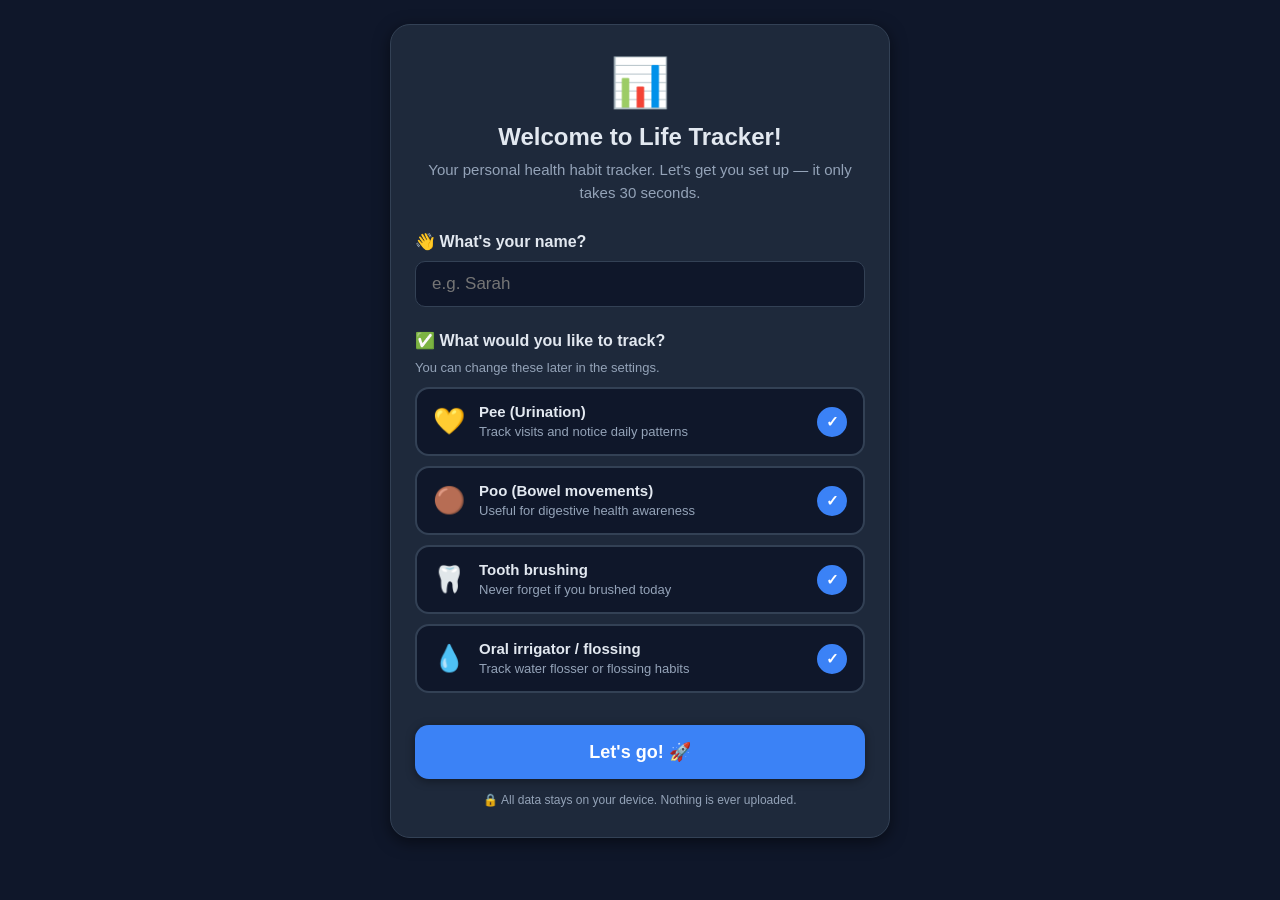
==== templates/index.html @ 54c60d19 "Create index.html" ====
<!DOCTYPE html>
<html lang="en">
<head>
    <meta charset="UTF-8">
    <meta name="viewport" content="width=device-width, initial-scale=1.0">
    <title>Life Tracker</title>
    <link rel="stylesheet" href="/static/css/style.css">
    <script src="https://cdn.plot.ly/plotly-2.26.0.min.js"></script>
</head>
<body class="dark-mode">

<!-- ══ SETUP OVERLAY ════════════════════════════════════════════ -->
<div class="setup-overlay" id="setupOverlay">
    <div class="setup-card">
        <div class="setup-logo">📊</div>
        <h1 class="setup-title">Welcome to Life Tracker!</h1>
        <p class="setup-subtitle">Your personal health habit tracker. Let's get you set up — it only takes 30 seconds.</p>

        <div class="setup-step">
            <label class="setup-label">👋 What's your name?</label>
            <input type="text" id="setupName" class="input setup-name-input" placeholder="e.g. Sarah" maxlength="40">
        </div>

        <div class="setup-step">
            <label class="setup-label">✅ What would you like to track?</label>
            <p class="setup-hint">You can change these later in the settings.</p>

            <div class="setup-option" id="optPee">
                <div class="setup-option-icon">💛</div>
                <div class="setup-option-text">
                    <strong>Pee (Urination)</strong>
                    <span>Track visits and notice daily patterns</span>
                </div>
                <div class="setup-check active" id="chkPee">✓</div>
            </div>

            <div class="setup-option" id="optPoo">
                <div class="setup-option-icon">🟤</div>
                <div class="setup-option-text">
                    <strong>Poo (Bowel movements)</strong>
                    <span>Useful for digestive health awareness</span>
                </div>
                <div class="setup-check active" id="chkPoo">✓</div>
            </div>

            <div class="setup-option" id="optBrush">
                <div class="setup-option-icon">🦷</div>
                <div class="setup-option-text">
                    <strong>Tooth brushing</strong>
                    <span>Never forget if you brushed today</span>
                </div>
                <div class="setup-check active" id="chkBrush">✓</div>
            </div>

            <div class="setup-option" id="optFloss">
                <div class="setup-option-icon">💧</div>
                <div class="setup-option-text">
                    <strong>Oral irrigator / flossing</strong>
                    <span>Track water flosser or flossing habits</span>
                </div>
                <div class="setup-check active" id="chkFloss">✓</div>
            </div>
        </div>

        <button class="setup-start-btn" id="setupStartBtn" onclick="completeSetup()">
            Let's go! 🚀
        </button>
        <p class="setup-privacy">🔒 All data stays on your device. Nothing is ever uploaded.</p>
    </div>
</div>

<!-- ══ MAIN APP ══════════════════════════════════════════════════ -->
<div class="app-wrap" id="appWrap" style="display:none">
<div class="container">

    <div class="app-header">
        <div class="greeting" id="greeting">Hello!</div>
        <div class="header-actions">
            <button class="icon-btn" id="settingsBtn" title="Settings" onclick="openSettings()">⚙️</button>
            <button class="theme-toggle" id="themeToggle">☀️</button>
        </div>
    </div>

    <div class="tabs">
        <button class="tab active" data-screen="log">Log</button>
        <button class="tab"        data-screen="dental" id="dentalTab">Dental</button>
        <button class="tab"        data-screen="stats">Stats</button>
    </div>

    <!-- ══ Screen: Log ══════════════════════════════════════════ -->
    <div class="screen active" id="log-screen">
        <div class="card" id="logCard">

            <!-- Event type buttons -->
            <div class="event-buttons" id="eventButtons">
                <button class="event-btn pee-btn" data-event="pee" id="peeBtnWrap">💛 Pee</button>
                <button class="event-btn poo-btn" data-event="poo" id="pooBtnWrap">🟤 Poo</button>
            </div>

            <div class="form-group">
                <label>Date &amp; Time</label>
                <input type="datetime-local" id="bathroomDateTime" class="input datetime-input">
            </div>

            <div class="form-group" id="locationGroup">
                <label>Location <span class="optional-hint">(optional)</span></label>
                <div class="button-group">
                    <button class="toggle-btn" data-location="Home">🏠 Home</button>
                    <button class="toggle-btn" data-location="Work">🏢 Work</button>
                    <button class="toggle-btn" data-location="Other">📍 Other</button>
                </div>
            </div>

            <button class="submit-btn" id="bathroomSubmit">Log Event</button>
            <button class="cancel-btn hidden" id="bathroomCancel">Cancel Edit</button>
        </div>
    </div>

    <!-- ══ Screen: Dental ═══════════════════════════════════════ -->
    <div class="screen" id="dental-screen">
        <div class="card">
            <h2>🦷 Dental Care</h2>
            <p class="screen-desc">Log each time you brush your teeth.</p>

            <div class="form-group">
                <label>Date &amp; Time</label>
                <input type="datetime-local" id="dentalDateTime" class="input datetime-input">
            </div>

            <div class="form-group" id="flosserGroup">
                <label>Also used oral irrigator or floss?</label>
                <div class="button-group two-col">
                    <button class="toggle-btn" data-flosser="0">No</button>
                    <button class="toggle-btn" data-flosser="1">Yes 💧</button>
                </div>
            </div>

            <button class="submit-btn" id="dentalSubmit">Log Brushing</button>
            <button class="cancel-btn hidden" id="dentalCancel">Cancel Edit</button>
        </div>
    </div>

    <!-- ══ Screen: Stats ════════════════════════════════════════ -->
    <div class="screen" id="stats-screen">
        <div class="card">
            <h2>📊 Your Stats</h2>

            <!-- Tracking summary chips -->
            <div class="last-events-row" id="lastEventsRow">
                <div class="last-event-chip" id="lastPeeChip">💛 —</div>
                <div class="last-event-chip" id="lastPooChip">🟤 —</div>
                <div class="last-event-chip" id="lastBrushChip">🦷 —</div>
            </div>

            <!-- Days tracked badge -->
            <div class="days-tracked-badge" id="daysTrackedBadge"></div>

            <!-- Streaks -->
            <div class="stats-section" id="streaksSection">
                <h3>🔥 Streaks &amp; Gaps</h3>
                <div id="streaksContent"></div>
            </div>

            <!-- Averages -->
            <div class="stats-section">
                <h3>📈 Daily Averages</h3>
                <div id="averagesTable"></div>
            </div>

            <!-- Charts -->
            <div class="stats-section">
                <h3>Timeline (last 90 days)</h3>
                <div id="timelineChart"></div>
            </div>

            <div class="stats-section" id="locationSection">
                <h3>Location Breakdown</h3>
                <div id="locationChart"></div>
            </div>

            <div class="stats-section" id="dentalChartSection">
                <h3>Dental Consistency</h3>
                <div id="dentalChart"></div>
            </div>

            <!-- Recent events -->
            <div class="stats-section" id="recentBathroomSection">
                <h3>Recent Bathroom Logs</h3>
                <div id="recentBathroomEvents"></div>
                <button class="see-more-btn" onclick="window.location.href='/all-events?tab=bathroom'">See all →</button>
            </div>

            <div class="stats-section" id="recentDentalSection">
                <h3>Recent Dental Logs</h3>
                <div id="recentDentalEvents"></div>
                <button class="see-more-btn" onclick="window.location.href='/all-events?tab=dental'">See all →</button>
            </div>
        </div>
    </div>

</div><!-- /container -->
</div><!-- /appWrap -->

<!-- ══ SETTINGS MODAL ═══════════════════════════════════════════ -->
<div class="modal-overlay hidden" id="settingsModal">
    <div class="modal-card">
        <h2>⚙️ Settings</h2>

        <div class="form-group">
            <label>Your Name</label>
            <input type="text" id="settingsName" class="input" maxlength="40">
        </div>

        <div class="form-group">
            <label>What to Track</label>
            <div class="settings-track-options">
                <label class="settings-check-row"><input type="checkbox" id="sPee">   💛 Pee</label>
                <label class="settings-check-row"><input type="checkbox" id="sPoo">   🟤 Poo</label>
                <label class="settings-check-row"><input type="checkbox" id="sBrush"> 🦷 Tooth brushing</label>
                <label class="settings-check-row"><input type="checkbox" id="sFloss"> 💧 Oral irrigator / floss</label>
            </div>
        </div>

        <button class="submit-btn" onclick="saveSettings()">Save Settings</button>
        <button class="cancel-btn" onclick="closeSettings()" style="margin-top:8px">Cancel</button>
    </div>
</div>

<script>
// Config injected server-side so first render is instant (no extra fetch)
const APP_CONFIG = {{ config | tojson }};
</script>
<script src="/static/js/app.js"></script>
</body>
</html>
---- static/css/style.css ----
*,*::before,*::after { margin:0; padding:0; box-sizing:border-box; }

:root {
    --bg-primary:    #f0f4f8;
    --bg-secondary:  #ffffff;
    --text-primary:  #2c3e50;
    --text-secondary:#64748b;
    --border-color:  #dde1e7;
    --shadow:        0 2px 10px rgba(0,0,0,0.08);
    --shadow-hover:  0 4px 16px rgba(0,0,0,0.14);
    --accent:        #3b82f6;
    --accent-light:  rgba(59,130,246,0.12);
    --radius:        14px;
}
body.dark-mode {
    --bg-primary:    #0f172a;
    --bg-secondary:  #1e293b;
    --text-primary:  #e2e8f0;
    --text-secondary:#94a3b8;
    --border-color:  #334155;
    --shadow:        0 2px 10px rgba(0,0,0,0.4);
    --shadow-hover:  0 4px 16px rgba(0,0,0,0.5);
    --accent-light:  rgba(59,130,246,0.18);
}

body {
    font-family:-apple-system,BlinkMacSystemFont,'Segoe UI',Roboto,'Helvetica Neue',sans-serif;
    background:var(--bg-primary); color:var(--text-primary);
    min-height:100vh; padding:16px;
    transition:background-color 0.3s,color 0.3s;
}
.container { max-width:560px; margin:0 auto; }

/* ── App Header ──────────────────────────────────────────────── */
.app-header {
    display:flex; align-items:center; justify-content:space-between;
    margin-bottom:16px;
}
.greeting { font-size:18px; font-weight:700; }
.header-actions { display:flex; gap:8px; }
.icon-btn {
    padding:10px 12px; background:var(--bg-secondary); border:1px solid var(--border-color);
    border-radius:10px; cursor:pointer; font-size:16px; transition:all 0.2s; box-shadow:var(--shadow);
}
.icon-btn:hover { transform:scale(1.08); }

/* ── Tabs ────────────────────────────────────────────────────── */
.tabs { display:flex; gap:8px; margin-bottom:18px; }
.tab {
    flex:1; padding:11px 16px; background:var(--bg-secondary); border:1px solid var(--border-color);
    border-radius:var(--radius); color:var(--text-primary);
    font-size:15px; font-weight:500; cursor:pointer; transition:all 0.25s; box-shadow:var(--shadow);
}
.tab:hover  { box-shadow:var(--shadow-hover); transform:translateY(-1px); }
.tab.active { background:var(--accent); color:#fff; border-color:var(--accent); }
.theme-toggle {
    padding:10px 14px; background:var(--bg-secondary); border:1px solid var(--border-color);
    border-radius:var(--radius); cursor:pointer; font-size:17px; transition:all 0.25s; box-shadow:var(--shadow);
}
.theme-toggle:hover { transform:scale(1.1); }

/* ── Screens & Cards ─────────────────────────────────────────── */
.screen { display:none; }
.screen.active { display:block; }
.card {
    background:var(--bg-secondary); border-radius:var(--radius); padding:20px;
    box-shadow:var(--shadow); border:1px solid var(--border-color);
}
.card h2 { font-size:20px; margin-bottom:6px; }
.screen-desc { font-size:14px; color:var(--text-secondary); margin-bottom:18px; }
.card.pee-selected { background:linear-gradient(135deg,rgba(255,217,61,0.35) 0%,var(--bg-secondary) 100%); }
.card.poo-selected { background:linear-gradient(135deg,rgba(139,69,19,0.35)  0%,var(--bg-secondary) 100%); }

/* ── Form ────────────────────────────────────────────────────── */
.form-group { margin-bottom:16px; }
.form-group label { display:block; margin-bottom:7px; font-weight:600; font-size:14px; }
.optional-hint { font-weight:400; font-size:12px; color:var(--text-secondary); }
.input {
    width:100%; padding:10px 14px; border:1.5px solid var(--border-color); border-radius:10px;
    font-size:15px; background:var(--bg-primary); color:var(--text-primary); transition:all 0.2s;
}
.input:focus { outline:none; border-color:var(--accent); box-shadow:0 0 0 3px var(--accent-light); }
.datetime-input { max-width:200px; font-size:13px !important; padding:7px 10px !important; }

/* ── Event buttons ───────────────────────────────────────────── */
.event-buttons { display:grid; grid-template-columns:1fr 1fr; gap:10px; margin-bottom:18px; }
.event-btn {
    padding:20px; border:none; border-radius:var(--radius);
    font-size:18px; font-weight:700; cursor:pointer; transition:all 0.25s; box-shadow:var(--shadow);
}
.event-btn:hover  { transform:translateY(-2px); box-shadow:var(--shadow-hover); }
.event-btn.active { transform:scale(1.04); box-shadow:0 6px 18px rgba(0,0,0,0.18); }
.pee-btn          { background:rgba(255,217,61,0.35); color:#5a4a00; }
.pee-btn.active   { background:#FFD93D; color:#333; }
.poo-btn          { background:rgba(139,69,19,0.3);  color:#6b3a1f; }
.poo-btn.active   { background:#8B4513; color:#fff; }
body.dark-mode .pee-btn        { background:rgba(255,217,61,0.25); color:#c8a800; }
body.dark-mode .pee-btn.active { background:#FFD93D; color:#333; }
body.dark-mode .poo-btn        { background:rgba(139,69,19,0.25); color:#c47a3a; }
body.dark-mode .poo-btn.active { background:#8B4513; color:#fff; }

/* ── Toggle buttons ──────────────────────────────────────────── */
.button-group { display:grid; grid-template-columns:repeat(3,1fr); gap:8px; }
.button-group.two-col { grid-template-columns:1fr 1fr; }
.toggle-btn {
    padding:10px 8px; border:1.5px solid var(--border-color); border-radius:10px;
    background:var(--bg-primary); color:var(--text-primary);
    font-size:14px; font-weight:500; cursor:pointer; transition:all 0.2s;
}
.toggle-btn:hover  { border-color:var(--accent); }
.toggle-btn.active { background:var(--accent); color:#fff; border-color:var(--accent); }

/* ── Submit / Cancel ─────────────────────────────────────────── */
.submit-btn {
    width:100%; padding:14px; background:var(--accent); color:#fff;
    border:none; border-radius:var(--radius); font-size:17px; font-weight:700;
    cursor:pointer; transition:all 0.25s; box-shadow:var(--shadow); margin-top:6px;
}
.submit-btn:hover  { transform:translateY(-2px); box-shadow:var(--shadow-hover); }
.submit-btn.success-flash { background:#16a34a !important; box-shadow:0 0 22px rgba(22,163,74,0.5) !important; transform:scale(1.02); }
.cancel-btn {
    width:100%; padding:12px; background:#94a3b8; color:#fff;
    border:none; border-radius:var(--radius); font-size:16px; font-weight:600;
    cursor:pointer; transition:all 0.25s; margin-top:8px;
}
.cancel-btn.hidden { display:none; }
.cancel-btn:hover  { background:#64748b; }

/* ── Last events chips ───────────────────────────────────────── */
.last-events-row { display:flex; gap:8px; flex-wrap:wrap; margin-bottom:14px; }
.last-event-chip {
    padding:6px 14px; background:var(--bg-primary); border:1.5px solid var(--border-color);
    border-radius:20px; font-size:13px; font-weight:600;
}

/* Days tracked badge */
.days-tracked-badge {
    display:inline-block; padding:6px 14px; background:var(--accent-light);
    border:1.5px solid var(--accent); border-radius:20px; font-size:13px; font-weight:600;
    color:var(--accent); margin-bottom:18px;
}

/* ── Stats sections ──────────────────────────────────────────── */
.stats-section { margin-bottom:26px; }
.stats-section h3 { font-size:16px; font-weight:700; color:var(--text-secondary); margin-bottom:12px; }

/* ── Streaks ─────────────────────────────────────────────────── */
.streak-block {
    padding:14px 16px; border-radius:12px; background:var(--bg-primary);
    border:1px solid var(--border-color); margin-bottom:10px;
}
.streak-title { font-size:14px; font-weight:700; margin-bottom:12px; }
.streak-grid  { display:grid; grid-template-columns:repeat(4,1fr); gap:8px; }
.streak-stat  { text-align:center; }
.streak-val   { display:block; font-size:15px; font-weight:800; }
.streak-key   { display:block; font-size:10px; color:var(--text-secondary); margin-top:3px; text-transform:uppercase; letter-spacing:0.04em; line-height:1.3; }
.streak-active { color:#16a34a; }
.streak-gap    { color:#ea580c; }

/* ── Averages table ──────────────────────────────────────────── */
.averages-table {
    width:100%; border-collapse:collapse; font-size:13px;
    background:var(--bg-primary); border-radius:10px; overflow:hidden; border:1px solid var(--border-color);
}
.averages-table thead tr { background:var(--border-color); }
.averages-table th { padding:8px 10px; text-align:center; font-weight:700; color:var(--text-secondary); font-size:11px; text-transform:uppercase; letter-spacing:0.05em; }
.averages-table th:first-child { text-align:left; }
.averages-table td { padding:9px 10px; border-top:1px solid var(--border-color); text-align:center; }
.avg-label { text-align:left !important; font-weight:600; }
.avg-val   { font-weight:800; font-size:14px; }
.avg-unit  { font-size:10px; font-weight:400; color:var(--text-secondary); }
.trend-up   { color:#ea580c !important; }
.trend-down { color:#16a34a !important; }

/* ── Charts ──────────────────────────────────────────────────── */
#timelineChart,#locationChart,#dentalChart {
    height:260px; background:transparent; border-radius:10px; border:1px solid var(--border-color); overflow:hidden;
}

/* ── Event list items ────────────────────────────────────────── */
.event-item {
    padding:11px 14px; background:var(--bg-primary); border-radius:10px; margin-bottom:8px;
    display:flex; justify-content:space-between; align-items:center;
    border:1px solid var(--border-color); font-size:14px; gap:8px;
}
.event-item span { flex:1; line-height:1.4; }
.event-actions { display:flex; gap:6px; flex-shrink:0; }
.event-actions button { padding:5px 10px; border:none; border-radius:7px; cursor:pointer; font-size:12px; font-weight:600; transition:all 0.2s; }
.edit-btn   { background:#3b82f6; color:#fff; }
.delete-btn { background:#ef4444; color:#fff; }
.edit-btn:hover   { background:#2563eb; }
.delete-btn:hover { background:#dc2626; }
.see-more-btn {
    width:100%; padding:10px; margin-top:8px; background:var(--bg-primary);
    border:1.5px solid var(--border-color); border-radius:10px;
    color:var(--text-secondary); font-size:14px; cursor:pointer; transition:all 0.2s; font-weight:500;
}
.see-more-btn:hover { border-color:var(--accent); color:var(--accent); }
.empty-msg { text-align:center; color:var(--text-secondary); padding:20px 0; font-size:14px; }

/* ══ SETUP OVERLAY ══════════════════════════════════════════════ */
.setup-overlay {
    position:fixed; inset:0; background:var(--bg-primary);
    display:flex; align-items:flex-start; justify-content:center;
    padding:24px 16px; overflow-y:auto; z-index:1000;
}
.setup-card {
    width:100%; max-width:500px; background:var(--bg-secondary);
    border-radius:20px; padding:30px 24px; box-shadow:var(--shadow-hover);
    border:1px solid var(--border-color);
}
.setup-logo  { font-size:48px; text-align:center; margin-bottom:12px; }
.setup-title { font-size:24px; font-weight:800; text-align:center; margin-bottom:8px; }
.setup-subtitle { font-size:15px; color:var(--text-secondary); text-align:center; line-height:1.5; margin-bottom:28px; }
.setup-step  { margin-bottom:24px; }
.setup-label { display:block; font-size:16px; font-weight:700; margin-bottom:10px; }
.setup-hint  { font-size:13px; color:var(--text-secondary); margin-bottom:12px; }
.setup-name-input { font-size:17px !important; padding:12px 16px !important; max-width:100% !important; }

.setup-option {
    display:flex; align-items:center; gap:14px; padding:14px 16px;
    border:2px solid var(--border-color); border-radius:14px; margin-bottom:10px;
    cursor:pointer; transition:all 0.2s; background:var(--bg-primary);
}
.setup-option:hover { border-color:var(--accent); background:var(--accent-light); }
.setup-option-icon { font-size:26px; flex-shrink:0; }
.setup-option-text { flex:1; }
.setup-option-text strong { display:block; font-size:15px; margin-bottom:2px; }
.setup-option-text span   { font-size:13px; color:var(--text-secondary); }
.setup-check {
    width:30px; height:30px; border-radius:50%; border:2px solid var(--border-color);
    display:flex; align-items:center; justify-content:center;
    font-size:15px; font-weight:700; flex-shrink:0; transition:all 0.2s;
    color:transparent;
}
.setup-check.active { background:var(--accent); border-color:var(--accent); color:#fff; }

.setup-start-btn {
    width:100%; padding:16px; background:var(--accent); color:#fff;
    border:none; border-radius:var(--radius); font-size:18px; font-weight:800;
    cursor:pointer; transition:all 0.25s; box-shadow:var(--shadow); margin-top:8px;
}
.setup-start-btn:hover { transform:translateY(-2px); box-shadow:var(--shadow-hover); }
.setup-privacy { text-align:center; font-size:12px; color:var(--text-secondary); margin-top:14px; }

/* ══ SETTINGS MODAL ══════════════════════════════════════════════ */
.modal-overlay {
    position:fixed; inset:0; background:rgba(0,0,0,0.5);
    display:flex; align-items:center; justify-content:center;
    padding:20px; z-index:500;
}
.modal-overlay.hidden { display:none; }
.modal-card {
    width:100%; max-width:440px; background:var(--bg-secondary);
    border-radius:20px; padding:28px 24px; box-shadow:var(--shadow-hover);
    border:1px solid var(--border-color);
}
.modal-card h2 { font-size:20px; margin-bottom:20px; }
.settings-track-options { display:flex; flex-direction:column; gap:10px; margin-top:6px; }
.settings-check-row {
    display:flex; align-items:center; gap:12px; padding:12px 14px;
    border:1.5px solid var(--border-color); border-radius:10px;
    font-size:15px; font-weight:500; cursor:pointer; transition:border-color 0.2s;
}
.settings-check-row:hover { border-color:var(--accent); }
.settings-check-row input { width:18px; height:18px; accent-color:var(--accent); cursor:pointer; }

/* ══ HOME TRACKER ════════════════════════════════════════════════ */
.flash-overlay {
    position:fixed; inset:0; background:rgba(22,163,74,0.3);
    pointer-events:none; opacity:0; transition:opacity 0.15s; z-index:9999;
}
.flash-overlay.show { opacity:1; }
.home-tracker-title { font-size:22px; font-weight:800; margin-bottom:6px; }
.home-tracker-time  { font-size:14px; color:var(--text-secondary); margin-bottom:22px; }
.home-big-btn {
    width:100%; max-width:420px; padding:26px; border:none; border-radius:18px;
    font-size:22px; font-weight:800; cursor:pointer; transition:all 0.25s; box-shadow:var(--shadow); margin-bottom:14px;
}
.home-big-btn:hover  { transform:translateY(-3px); box-shadow:var(--shadow-hover); }
.home-big-btn:active { transform:scale(0.97); }
.home-pee-btn   { background:#FFD93D; color:#333; }
.home-poo-btn   { background:#8B4513; color:#fff; }
.home-brush-btn { background:#3b82f6; color:#fff; }
.home-big-btn.btn-flash { background:#16a34a !important; color:#fff !important; box-shadow:0 0 22px rgba(22,163,74,0.5) !important; }
.flosser-panel {
    width:100%; max-width:420px; background:var(--bg-secondary);
    border:1px solid var(--border-color); border-radius:18px; padding:22px; margin-bottom:14px; display:none;
}
.flosser-panel.visible { display:block; }
.flosser-panel label   { font-size:16px; font-weight:700; display:block; margin-bottom:14px; }
.flosser-options { display:grid; grid-template-columns:1fr 1fr; gap:12px; }
.flosser-opt-btn {
    padding:16px; border:2px solid var(--border-color); border-radius:12px;
    background:var(--bg-primary); color:var(--text-primary);
    font-size:15px; font-weight:600; cursor:pointer; transition:all 0.2s;
}
.flosser-opt-btn:hover  { border-color:var(--accent); }
.flosser-opt-btn.active { background:var(--accent); color:#fff; border-color:var(--accent); }
.last-pressed-note {
    width:100%; max-width:420px; padding:12px 18px;
    background:var(--bg-secondary); border:1px solid var(--border-color);
    border-radius:12px; font-size:14px; color:var(--text-secondary); text-align:center; margin-top:6px;
}
.last-pressed-note.hidden { display:none; }
.last-pressed-note strong { color:var(--text-primary); }

/* ══ ALL EVENTS PAGE ═════════════════════════════════════════════ */
.all-events-tabs { display:flex; gap:10px; margin-bottom:18px; }
.all-events-tab {
    flex:1; padding:11px; border:1px solid var(--border-color); border-radius:var(--radius);
    background:var(--bg-secondary); color:var(--text-primary);
    font-size:15px; font-weight:600; cursor:pointer; transition:all 0.25s;
}
.all-events-tab.active { background:var(--accent); color:#fff; border-color:var(--accent); }
.load-more-btn {
    width:100%; padding:12px; margin-top:12px; background:var(--bg-secondary);
    border:1px solid var(--border-color); border-radius:10px;
    color:var(--text-primary); font-size:14px; cursor:pointer; transition:all 0.2s;
}
.load-more-btn:hover { border-color:var(--accent); }

/* ── Landscape home tracker ──────────────────────────────────── */
@media (orientation:landscape) and (max-height:520px) {
    .home-tracker-container { display:grid; grid-template-columns:1fr 1fr; gap:14px; align-items:start; max-width:680px; }
    .home-big-btn   { max-width:100%; padding:18px 10px; font-size:19px; margin-bottom:10px; }
    .flosser-panel, .last-pressed-note { max-width:100%; }
}

/* ── Mobile adjustments ──────────────────────────────────────── */
@media (max-width:480px) {
    body { padding:10px; }
    .card { padding:16px; }
    .event-btn { padding:16px; font-size:16px; }
    .datetime-input { max-width:100% !important; }
    .streak-grid { grid-template-columns:1fr 1fr; }
}
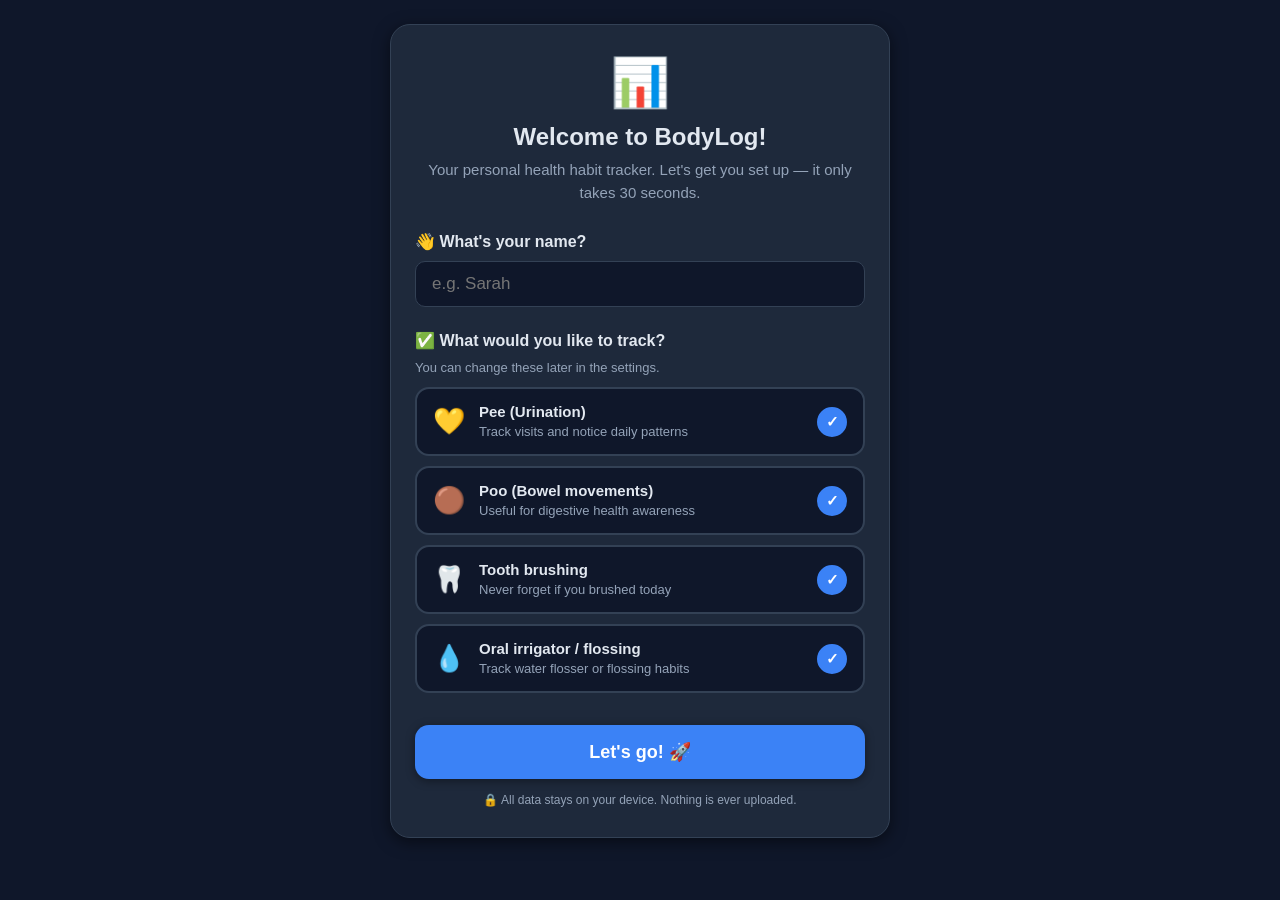
==== commit 25b1233a: "Update index.html" ====
--- a/templates/index.html
+++ b/templates/index.html
@@ -3,7 +3,7 @@
 <head>
     <meta charset="UTF-8">
     <meta name="viewport" content="width=device-width, initial-scale=1.0">
-    <title>Life Tracker</title>
+    <title>BodyLog</title>
     <link rel="stylesheet" href="/static/css/style.css">
     <script src="https://cdn.plot.ly/plotly-2.26.0.min.js"></script>
 </head>
@@ -13,7 +13,7 @@
 <div class="setup-overlay" id="setupOverlay">
     <div class="setup-card">
         <div class="setup-logo">📊</div>
-        <h1 class="setup-title">Welcome to Life Tracker!</h1>
+        <h1 class="setup-title">Welcome to BodyLog!</h1>
         <p class="setup-subtitle">Your personal health habit tracker. Let's get you set up — it only takes 30 seconds.</p>
 
         <div class="setup-step">
